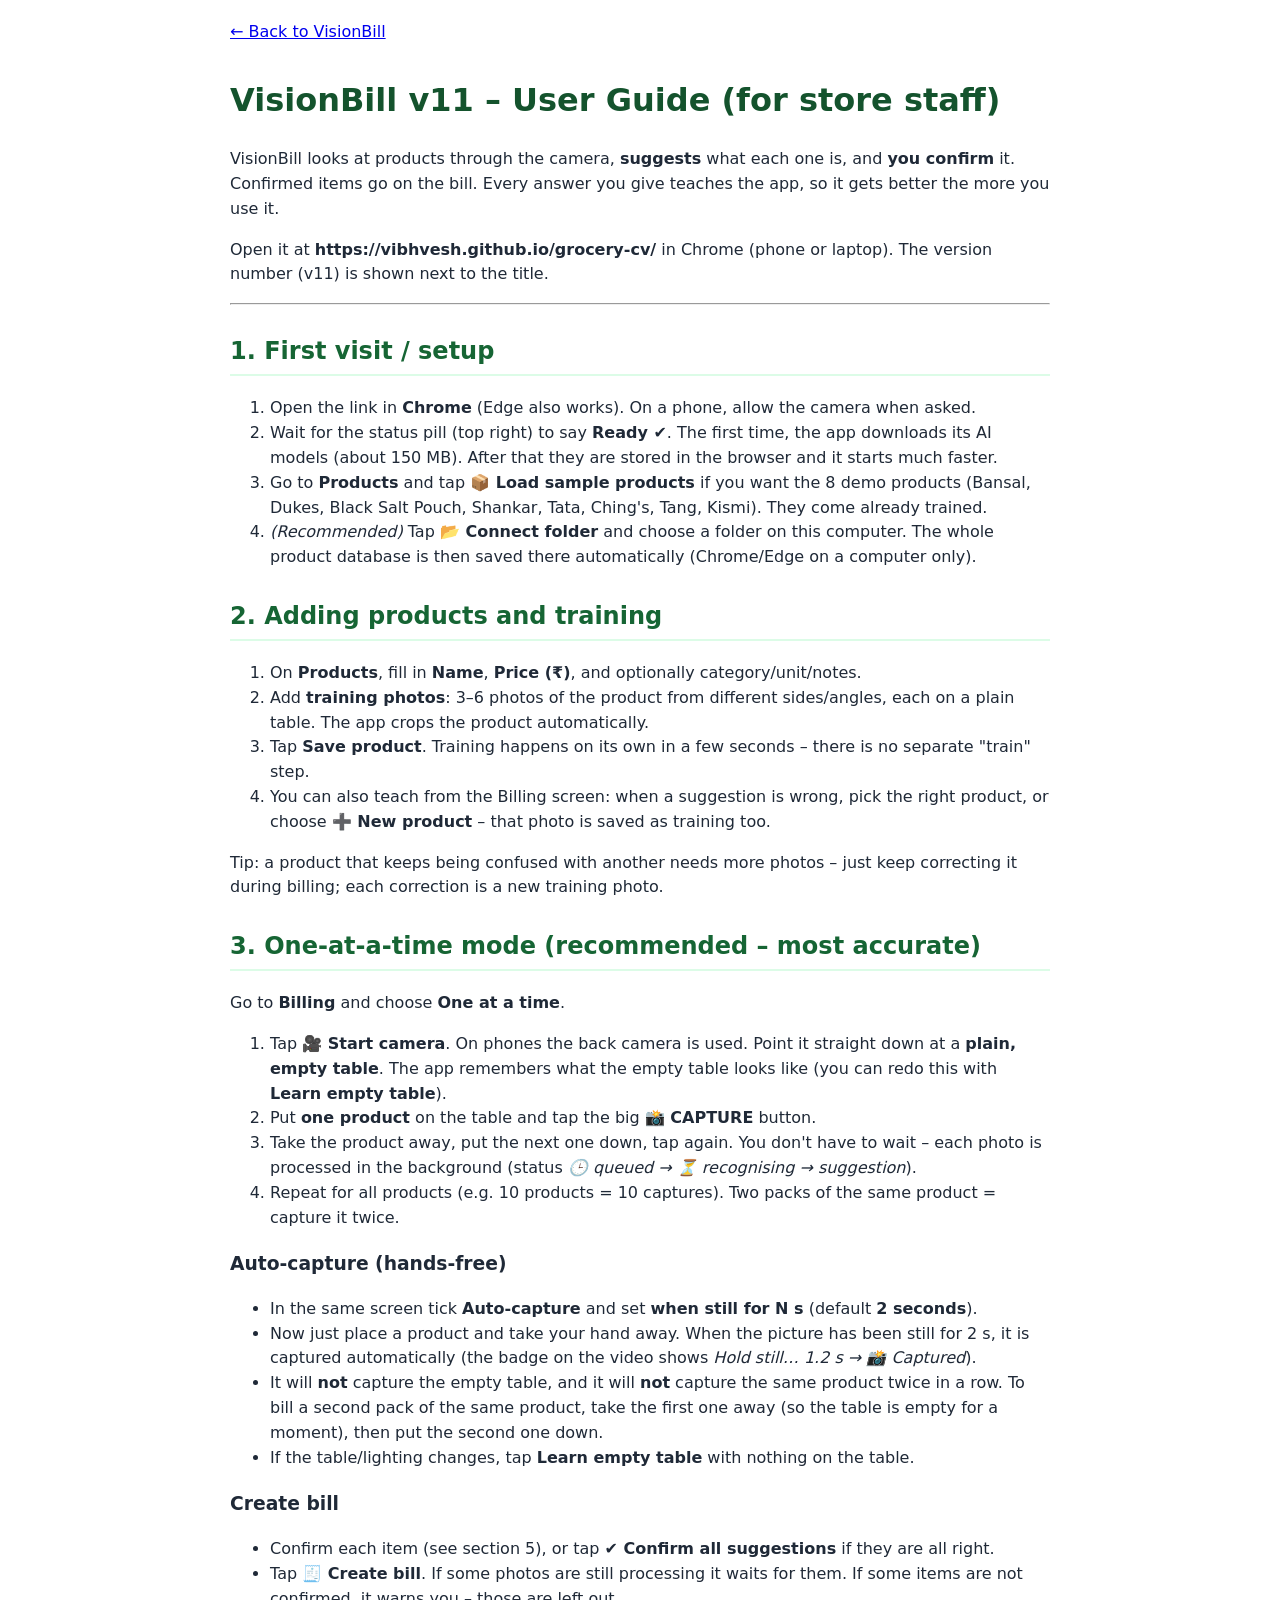
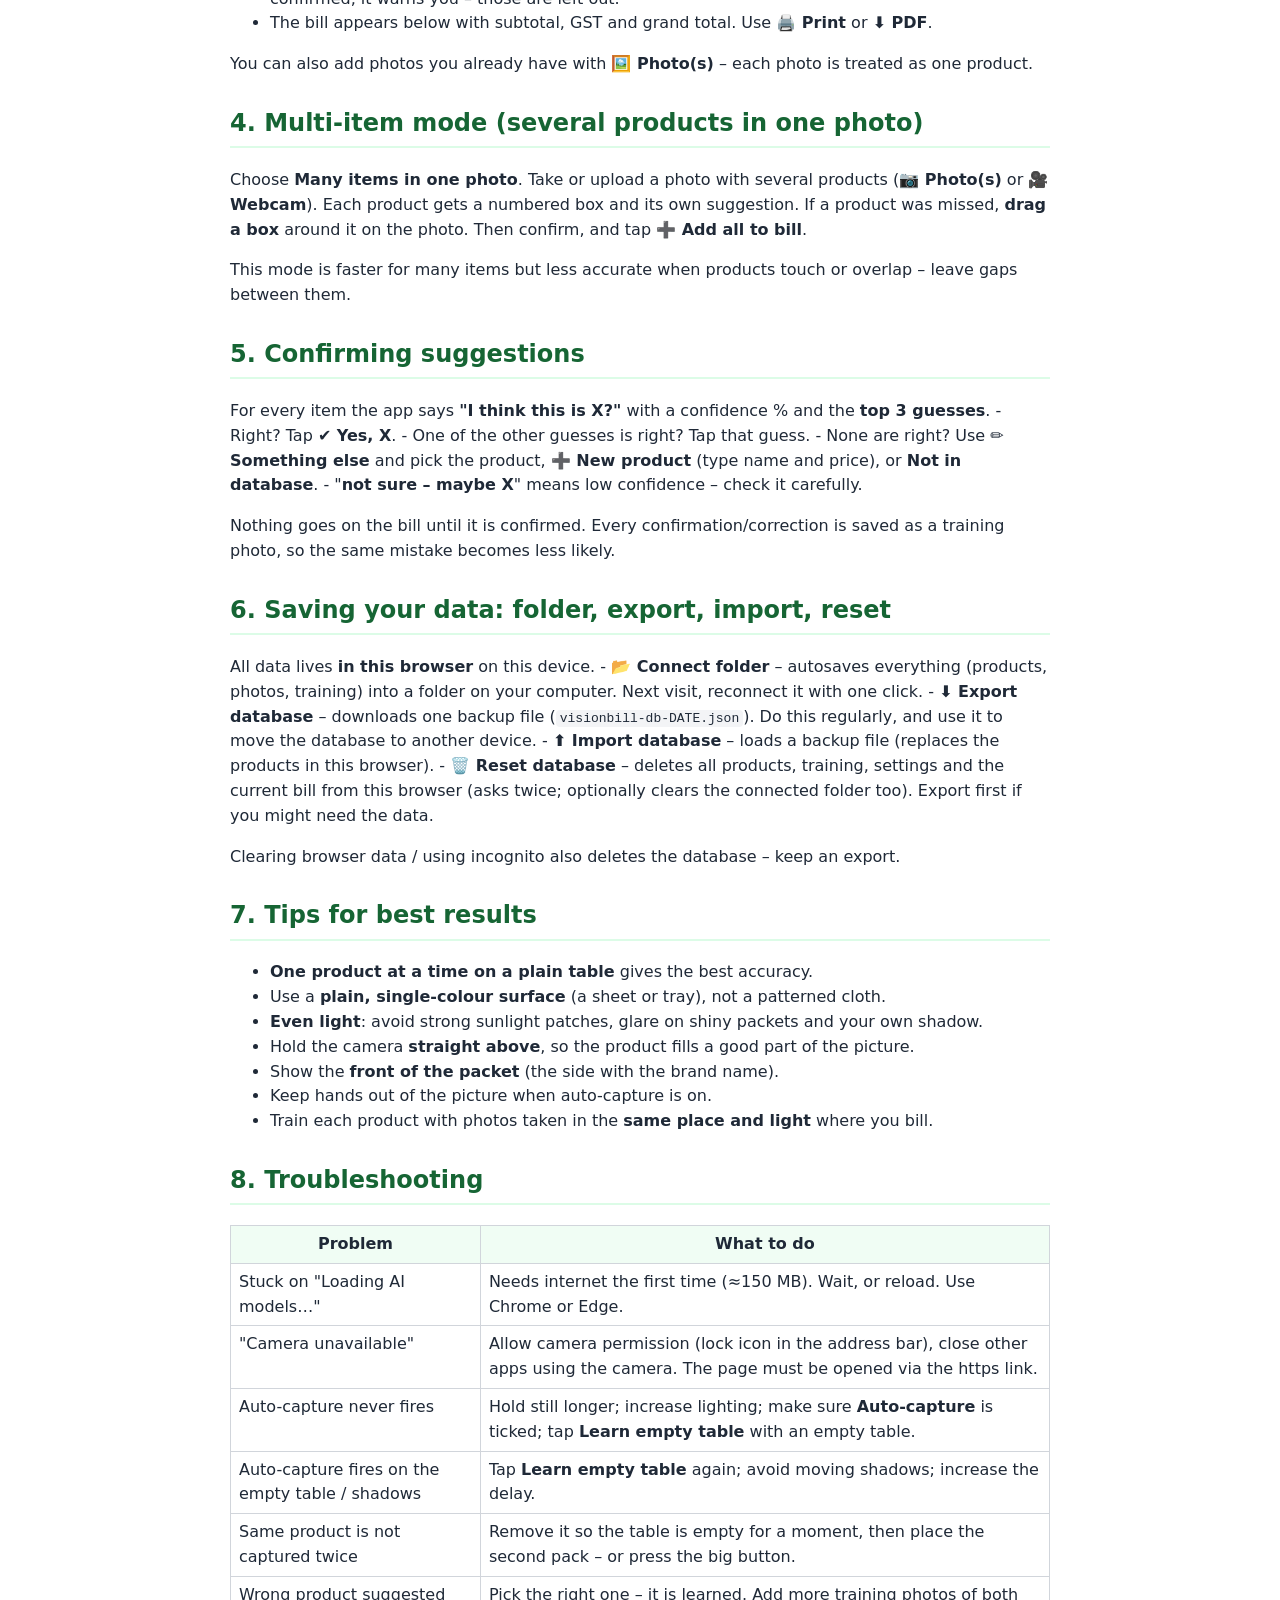
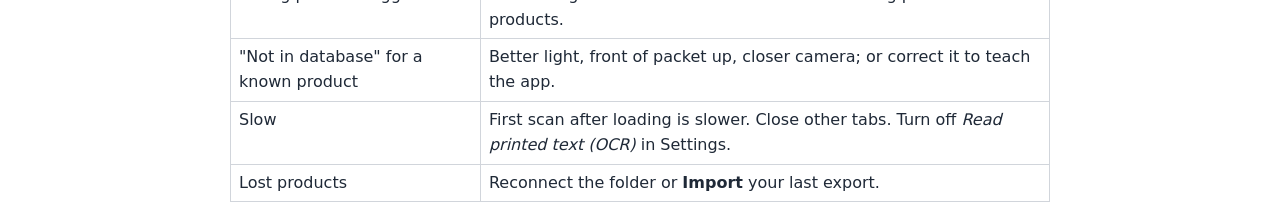
==== guide.html @ 62b1896d "v11: One-at-a-time scan mode (live camera, big capture button, background queue, auto-capture with s" ====
<!doctype html><html lang="en"><head><meta charset="utf-8"><meta name="viewport" content="width=device-width,initial-scale=1"><title>VisionBill v11 – User Guide</title>
<style>body{font-family:system-ui,Segoe UI,Arial,sans-serif;max-width:820px;margin:0 auto;padding:20px;line-height:1.55;color:#1f2937}h1{color:#14532d}h2{color:#166534;border-bottom:2px solid #dcfce7;padding-bottom:4px;margin-top:28px}table{border-collapse:collapse;width:100%}td,th{border:1px solid #d1d5db;padding:6px 8px;vertical-align:top}th{background:#f0fdf4}code{background:#f3f4f6;padding:1px 4px;border-radius:4px}a.back{display:inline-block;margin-bottom:10px}@media print{a.back{display:none}h2{break-after:avoid}tr{break-inside:avoid}}</style></head><body><a class="back" href="./">← Back to VisionBill</a><h1>VisionBill v11 – User Guide (for store staff)</h1>
<p>VisionBill looks at products through the camera, <strong>suggests</strong> what each one is, and <strong>you confirm</strong> it. Confirmed items go on the bill. Every answer you give teaches the app, so it gets better the more you use it.</p>
<p>Open it at <strong>https://vibhvesh.github.io/grocery-cv/</strong> in Chrome (phone or laptop). The version number (v11) is shown next to the title.</p>
<hr />
<h2>1. First visit / setup</h2>
<ol>
<li>Open the link in <strong>Chrome</strong> (Edge also works). On a phone, allow the camera when asked.</li>
<li>Wait for the status pill (top right) to say <strong>Ready ✔</strong>. The first time, the app downloads its AI models (about 150 MB). After that they are stored in the browser and it starts much faster.</li>
<li>Go to <strong>Products</strong> and tap <strong>📦 Load sample products</strong> if you want the 8 demo products (Bansal, Dukes, Black Salt Pouch, Shankar, Tata, Ching's, Tang, Kismi). They come already trained.</li>
<li><em>(Recommended)</em> Tap <strong>📂 Connect folder</strong> and choose a folder on this computer. The whole product database is then saved there automatically (Chrome/Edge on a computer only).</li>
</ol>
<h2>2. Adding products and training</h2>
<ol>
<li>On <strong>Products</strong>, fill in <strong>Name</strong>, <strong>Price (₹)</strong>, and optionally category/unit/notes.</li>
<li>Add <strong>training photos</strong>: 3–6 photos of the product from different sides/angles, each on a plain table. The app crops the product automatically.</li>
<li>Tap <strong>Save product</strong>. Training happens on its own in a few seconds – there is no separate "train" step.</li>
<li>You can also teach from the Billing screen: when a suggestion is wrong, pick the right product, or choose <strong>➕ New product</strong> – that photo is saved as training too.</li>
</ol>
<p>Tip: a product that keeps being confused with another needs more photos – just keep correcting it during billing; each correction is a new training photo.</p>
<h2>3. One-at-a-time mode (recommended – most accurate)</h2>
<p>Go to <strong>Billing</strong> and choose <strong>One at a time</strong>.</p>
<ol>
<li>Tap <strong>🎥 Start camera</strong>. On phones the back camera is used. Point it straight down at a <strong>plain, empty table</strong>. The app remembers what the empty table looks like (you can redo this with <strong>Learn empty table</strong>).</li>
<li>Put <strong>one product</strong> on the table and tap the big <strong>📸 CAPTURE</strong> button.</li>
<li>Take the product away, put the next one down, tap again. You don't have to wait – each photo is processed in the background (status <em>🕒 queued → ⏳ recognising → suggestion</em>).</li>
<li>Repeat for all products (e.g. 10 products = 10 captures). Two packs of the same product = capture it twice.</li>
</ol>
<h3>Auto-capture (hands-free)</h3>
<ul>
<li>In the same screen tick <strong>Auto-capture</strong> and set <strong>when still for N s</strong> (default <strong>2 seconds</strong>).</li>
<li>Now just place a product and take your hand away. When the picture has been still for 2 s, it is captured automatically (the badge on the video shows <em>Hold still… 1.2 s → 📸 Captured</em>).</li>
<li>It will <strong>not</strong> capture the empty table, and it will <strong>not</strong> capture the same product twice in a row. To bill a second pack of the same product, take the first one away (so the table is empty for a moment), then put the second one down.</li>
<li>If the table/lighting changes, tap <strong>Learn empty table</strong> with nothing on the table.</li>
</ul>
<h3>Create bill</h3>
<ul>
<li>Confirm each item (see section 5), or tap <strong>✔ Confirm all suggestions</strong> if they are all right.</li>
<li>Tap <strong>🧾 Create bill</strong>. If some photos are still processing it waits for them. If some items are not confirmed, it warns you – those are left out.</li>
<li>The bill appears below with subtotal, GST and grand total. Use <strong>🖨️ Print</strong> or <strong>⬇️ PDF</strong>.</li>
</ul>
<p>You can also add photos you already have with <strong>🖼️ Photo(s)</strong> – each photo is treated as one product.</p>
<h2>4. Multi-item mode (several products in one photo)</h2>
<p>Choose <strong>Many items in one photo</strong>. Take or upload a photo with several products (<strong>📷 Photo(s)</strong> or <strong>🎥 Webcam</strong>). Each product gets a numbered box and its own suggestion. If a product was missed, <strong>drag a box</strong> around it on the photo. Then confirm, and tap <strong>➕ Add all to bill</strong>.</p>
<p>This mode is faster for many items but less accurate when products touch or overlap – leave gaps between them.</p>
<h2>5. Confirming suggestions</h2>
<p>For every item the app says <strong>"I think this is X?"</strong> with a confidence % and the <strong>top 3 guesses</strong>.
- Right? Tap <strong>✔ Yes, X</strong>.
- One of the other guesses is right? Tap that guess.
- None are right? Use <strong>✏️ Something else</strong> and pick the product, <strong>➕ New product</strong> (type name and price), or <strong>Not in database</strong>.
- "<strong>not sure – maybe X</strong>" means low confidence – check it carefully.</p>
<p>Nothing goes on the bill until it is confirmed. Every confirmation/correction is saved as a training photo, so the same mistake becomes less likely.</p>
<h2>6. Saving your data: folder, export, import, reset</h2>
<p>All data lives <strong>in this browser</strong> on this device.
- <strong>📂 Connect folder</strong> – autosaves everything (products, photos, training) into a folder on your computer. Next visit, reconnect it with one click.
- <strong>⬇️ Export database</strong> – downloads one backup file (<code>visionbill-db-DATE.json</code>). Do this regularly, and use it to move the database to another device.
- <strong>⬆️ Import database</strong> – loads a backup file (replaces the products in this browser).
- <strong>🗑️ Reset database</strong> – deletes all products, training, settings and the current bill from this browser (asks twice; optionally clears the connected folder too). Export first if you might need the data.</p>
<p>Clearing browser data / using incognito also deletes the database – keep an export.</p>
<h2>7. Tips for best results</h2>
<ul>
<li><strong>One product at a time on a plain table</strong> gives the best accuracy.</li>
<li>Use a <strong>plain, single-colour surface</strong> (a sheet or tray), not a patterned cloth.</li>
<li><strong>Even light</strong>: avoid strong sunlight patches, glare on shiny packets and your own shadow.</li>
<li>Hold the camera <strong>straight above</strong>, so the product fills a good part of the picture.</li>
<li>Show the <strong>front of the packet</strong> (the side with the brand name).</li>
<li>Keep hands out of the picture when auto-capture is on.</li>
<li>Train each product with photos taken in the <strong>same place and light</strong> where you bill.</li>
</ul>
<h2>8. Troubleshooting</h2>
<table>
<thead>
<tr>
<th>Problem</th>
<th>What to do</th>
</tr>
</thead>
<tbody>
<tr>
<td>Stuck on "Loading AI models…"</td>
<td>Needs internet the first time (≈150 MB). Wait, or reload. Use Chrome or Edge.</td>
</tr>
<tr>
<td>"Camera unavailable"</td>
<td>Allow camera permission (lock icon in the address bar), close other apps using the camera. The page must be opened via the https link.</td>
</tr>
<tr>
<td>Auto-capture never fires</td>
<td>Hold still longer; increase lighting; make sure <strong>Auto-capture</strong> is ticked; tap <strong>Learn empty table</strong> with an empty table.</td>
</tr>
<tr>
<td>Auto-capture fires on the empty table / shadows</td>
<td>Tap <strong>Learn empty table</strong> again; avoid moving shadows; increase the delay.</td>
</tr>
<tr>
<td>Same product is not captured twice</td>
<td>Remove it so the table is empty for a moment, then place the second pack – or press the big button.</td>
</tr>
<tr>
<td>Wrong product suggested</td>
<td>Pick the right one – it is learned. Add more training photos of both products.</td>
</tr>
<tr>
<td>"Not in database" for a known product</td>
<td>Better light, front of packet up, closer camera; or correct it to teach the app.</td>
</tr>
<tr>
<td>Slow</td>
<td>First scan after loading is slower. Close other tabs. Turn off <em>Read printed text (OCR)</em> in Settings.</td>
</tr>
<tr>
<td>Lost products</td>
<td>Reconnect the folder or <strong>Import</strong> your last export.</td>
</tr>
</tbody>
</table></body></html>
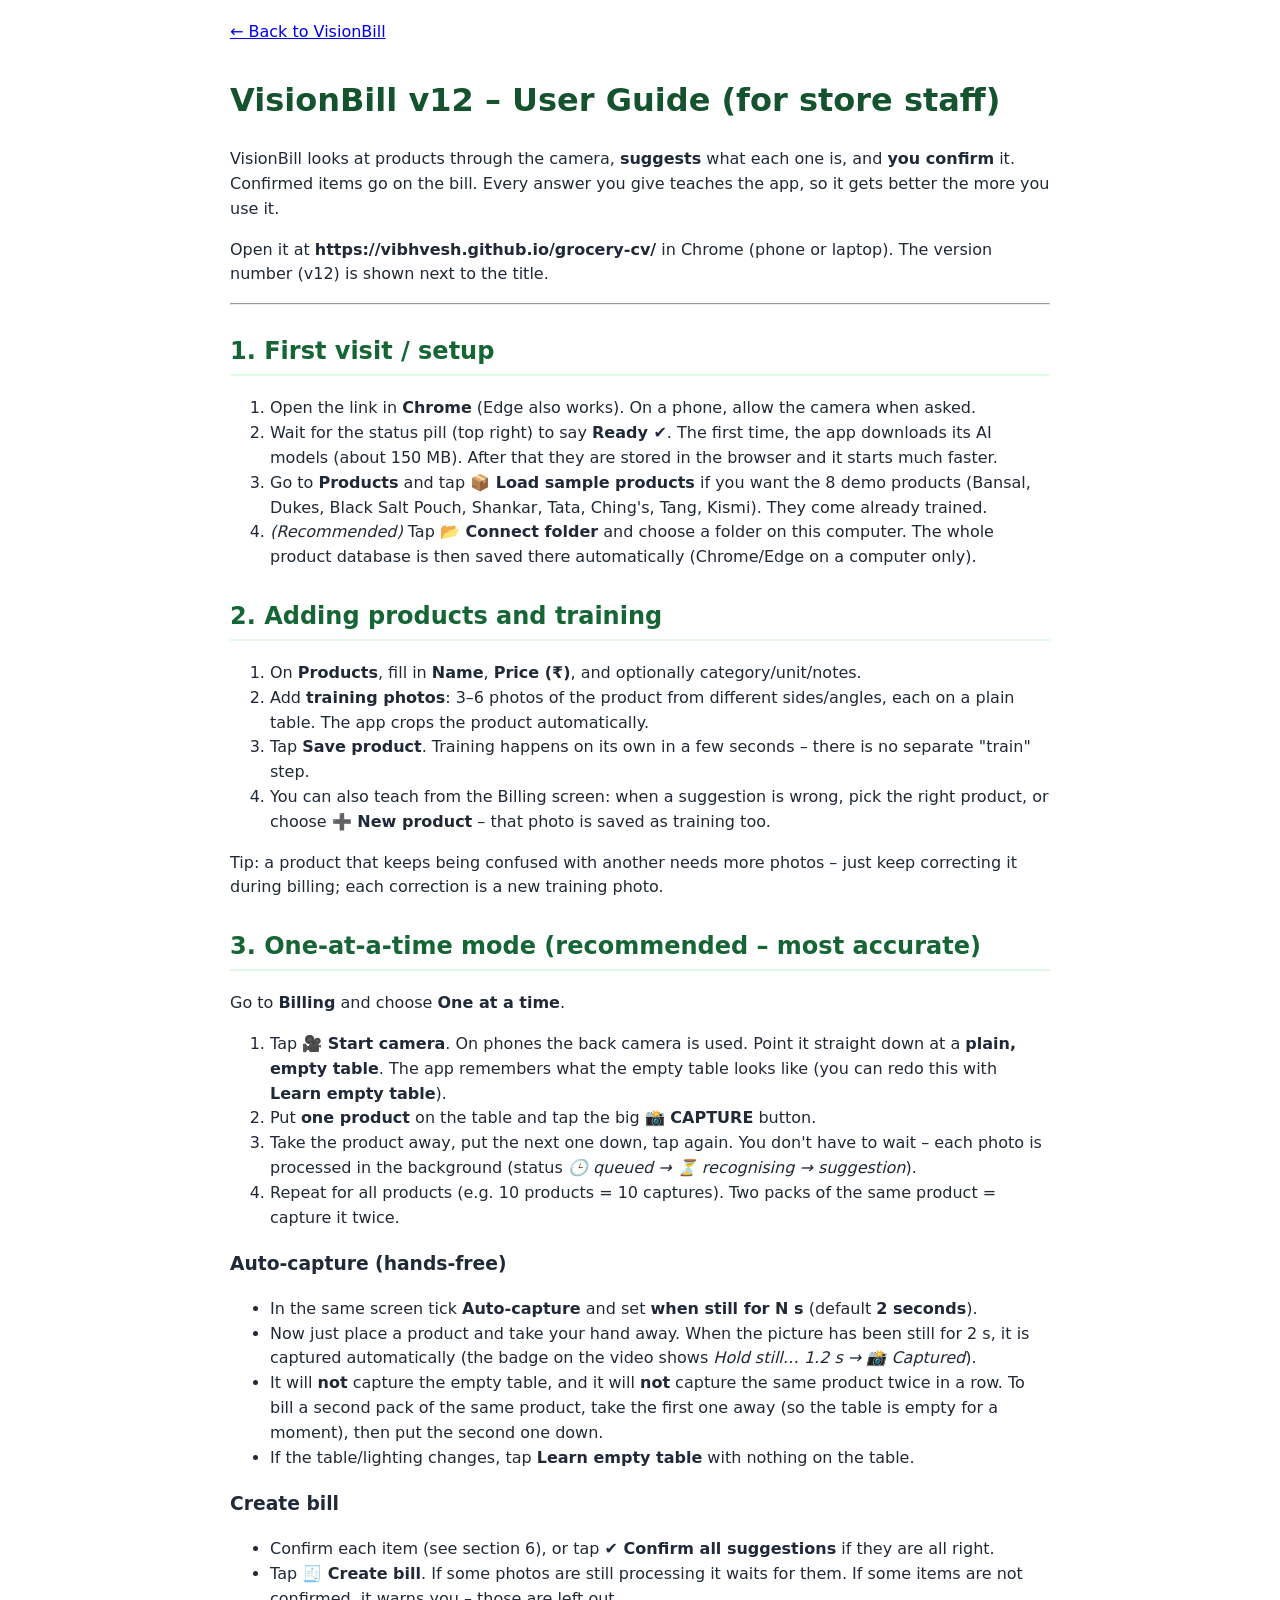
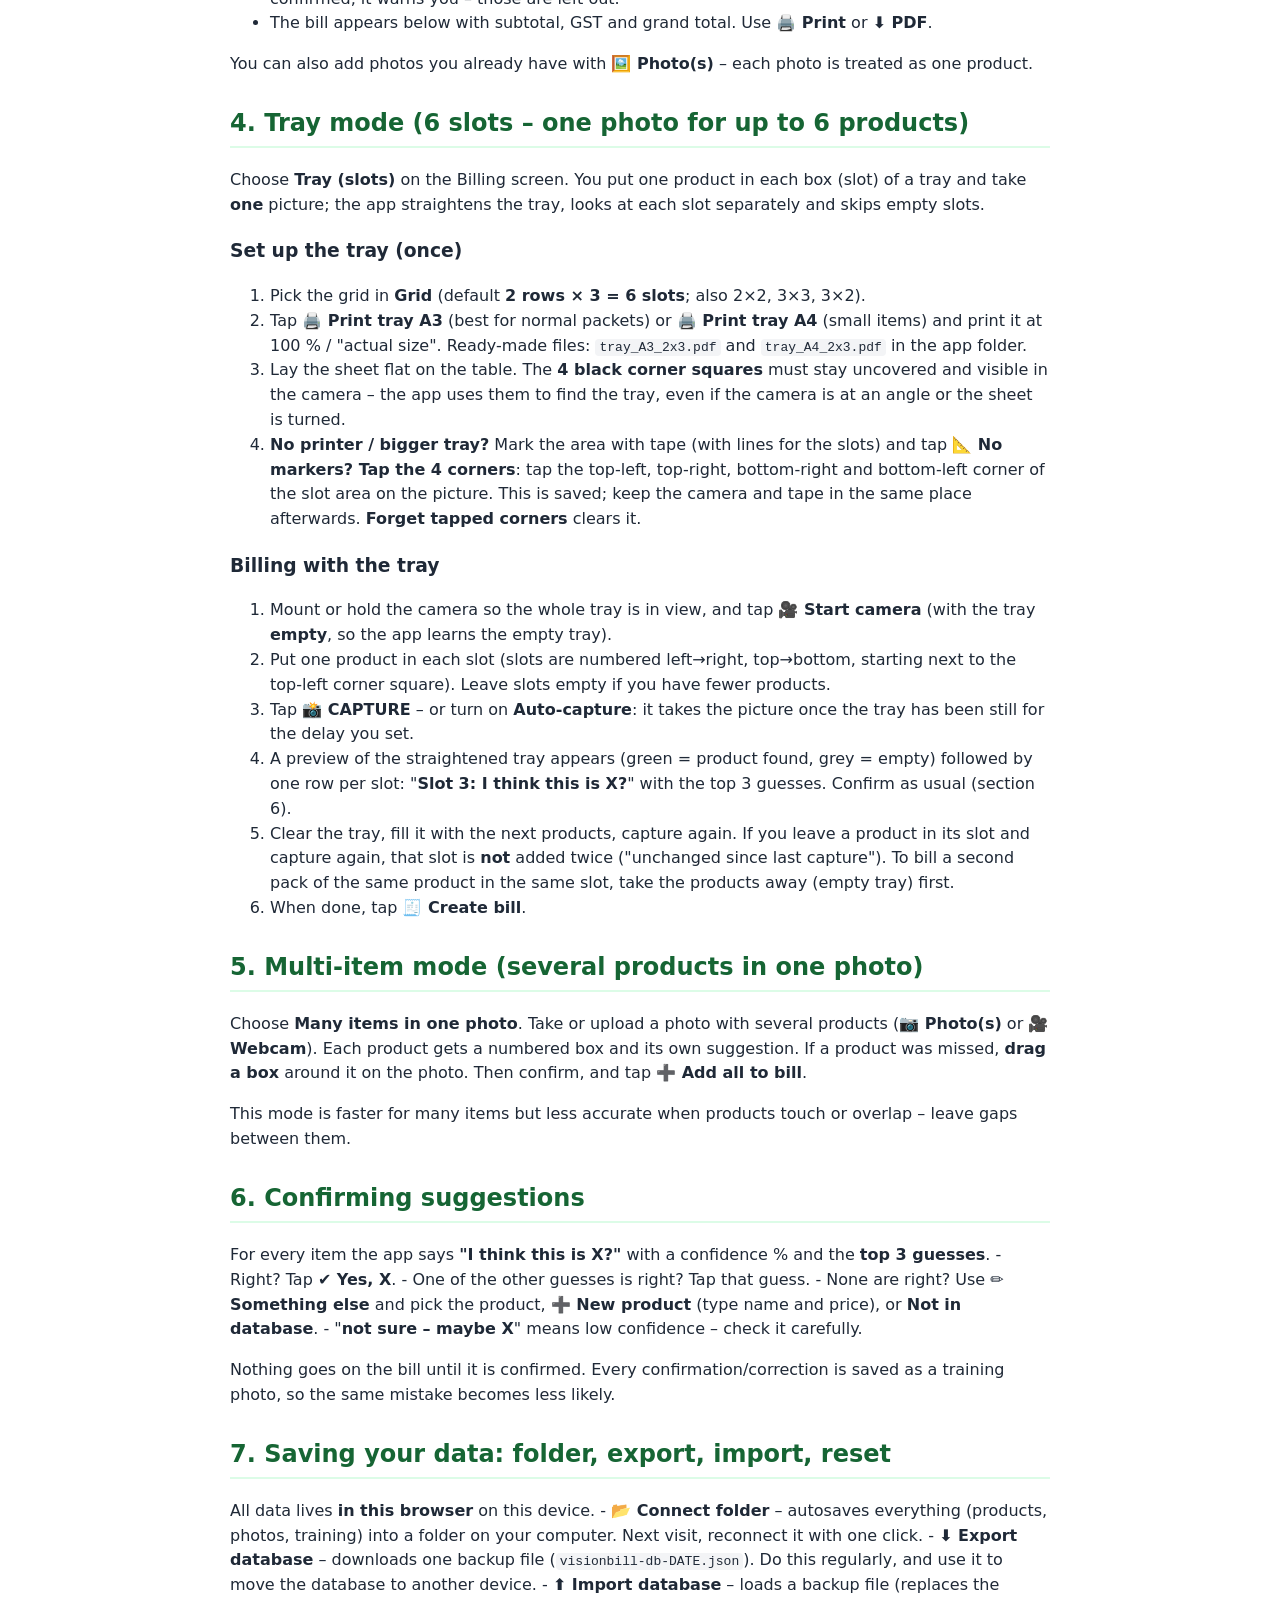
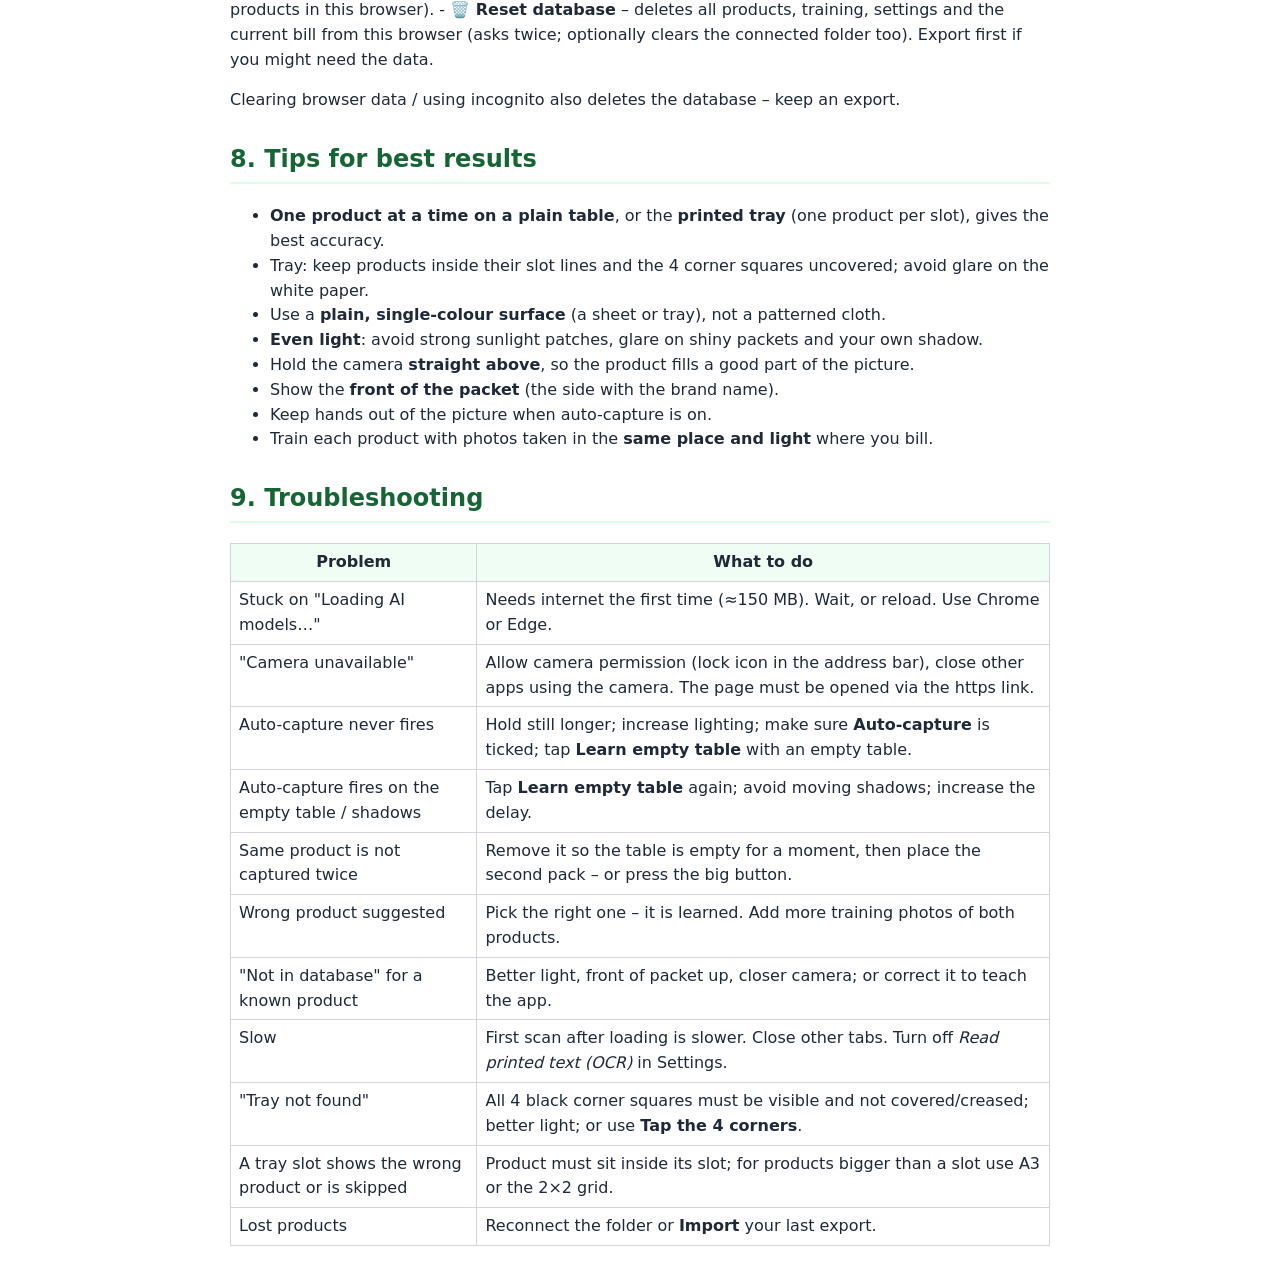
==== commit 1673b581: "v12: Tray (slots) mode – ArUco corner markers (js-aruco2) or tapped corners, perspective warp, confi" ====
--- a/guide.html
+++ b/guide.html
@@ -1,7 +1,7 @@
-<!doctype html><html lang="en"><head><meta charset="utf-8"><meta name="viewport" content="width=device-width,initial-scale=1"><title>VisionBill v11 – User Guide</title>
-<style>body{font-family:system-ui,Segoe UI,Arial,sans-serif;max-width:820px;margin:0 auto;padding:20px;line-height:1.55;color:#1f2937}h1{color:#14532d}h2{color:#166534;border-bottom:2px solid #dcfce7;padding-bottom:4px;margin-top:28px}table{border-collapse:collapse;width:100%}td,th{border:1px solid #d1d5db;padding:6px 8px;vertical-align:top}th{background:#f0fdf4}code{background:#f3f4f6;padding:1px 4px;border-radius:4px}a.back{display:inline-block;margin-bottom:10px}@media print{a.back{display:none}h2{break-after:avoid}tr{break-inside:avoid}}</style></head><body><a class="back" href="./">← Back to VisionBill</a><h1>VisionBill v11 – User Guide (for store staff)</h1>
+<!doctype html><html lang="en"><head><meta charset="utf-8"><meta name="viewport" content="width=device-width,initial-scale=1"><title>VisionBill v12 – User Guide</title>
+<style>body{font-family:system-ui,Segoe UI,Arial,sans-serif;max-width:820px;margin:0 auto;padding:20px;line-height:1.55;color:#1f2937}h1{color:#14532d}h2{color:#166534;border-bottom:2px solid #dcfce7;padding-bottom:4px;margin-top:28px}table{border-collapse:collapse;width:100%}td,th{border:1px solid #d1d5db;padding:6px 8px;vertical-align:top}th{background:#f0fdf4}code{background:#f3f4f6;padding:1px 4px;border-radius:4px}a.back{display:inline-block;margin-bottom:10px}@media print{a.back{display:none}h2{break-after:avoid}tr{break-inside:avoid}}</style></head><body><a class="back" href="./">← Back to VisionBill</a><h1>VisionBill v12 – User Guide (for store staff)</h1>
 <p>VisionBill looks at products through the camera, <strong>suggests</strong> what each one is, and <strong>you confirm</strong> it. Confirmed items go on the bill. Every answer you give teaches the app, so it gets better the more you use it.</p>
-<p>Open it at <strong>https://vibhvesh.github.io/grocery-cv/</strong> in Chrome (phone or laptop). The version number (v11) is shown next to the title.</p>
+<p>Open it at <strong>https://vibhvesh.github.io/grocery-cv/</strong> in Chrome (phone or laptop). The version number (v12) is shown next to the title.</p>
 <hr />
 <h2>1. First visit / setup</h2>
 <ol>
@@ -35,31 +35,50 @@
 </ul>
 <h3>Create bill</h3>
 <ul>
-<li>Confirm each item (see section 5), or tap <strong>✔ Confirm all suggestions</strong> if they are all right.</li>
+<li>Confirm each item (see section 6), or tap <strong>✔ Confirm all suggestions</strong> if they are all right.</li>
 <li>Tap <strong>🧾 Create bill</strong>. If some photos are still processing it waits for them. If some items are not confirmed, it warns you – those are left out.</li>
 <li>The bill appears below with subtotal, GST and grand total. Use <strong>🖨️ Print</strong> or <strong>⬇️ PDF</strong>.</li>
 </ul>
 <p>You can also add photos you already have with <strong>🖼️ Photo(s)</strong> – each photo is treated as one product.</p>
-<h2>4. Multi-item mode (several products in one photo)</h2>
+<h2>4. Tray mode (6 slots – one photo for up to 6 products)</h2>
+<p>Choose <strong>Tray (slots)</strong> on the Billing screen. You put one product in each box (slot) of a tray and take <strong>one</strong> picture; the app straightens the tray, looks at each slot separately and skips empty slots.</p>
+<h3>Set up the tray (once)</h3>
+<ol>
+<li>Pick the grid in <strong>Grid</strong> (default <strong>2 rows × 3 = 6 slots</strong>; also 2×2, 3×3, 3×2).</li>
+<li>Tap <strong>🖨️ Print tray A3</strong> (best for normal packets) or <strong>🖨️ Print tray A4</strong> (small items) and print it at 100 % / "actual size". Ready-made files: <code>tray_A3_2x3.pdf</code> and <code>tray_A4_2x3.pdf</code> in the app folder.</li>
+<li>Lay the sheet flat on the table. The <strong>4 black corner squares</strong> must stay uncovered and visible in the camera – the app uses them to find the tray, even if the camera is at an angle or the sheet is turned.</li>
+<li><strong>No printer / bigger tray?</strong> Mark the area with tape (with lines for the slots) and tap <strong>📐 No markers? Tap the 4 corners</strong>: tap the top-left, top-right, bottom-right and bottom-left corner of the slot area on the picture. This is saved; keep the camera and tape in the same place afterwards. <strong>Forget tapped corners</strong> clears it.</li>
+</ol>
+<h3>Billing with the tray</h3>
+<ol>
+<li>Mount or hold the camera so the whole tray is in view, and tap <strong>🎥 Start camera</strong> (with the tray <strong>empty</strong>, so the app learns the empty tray).</li>
+<li>Put one product in each slot (slots are numbered left→right, top→bottom, starting next to the top-left corner square). Leave slots empty if you have fewer products.</li>
+<li>Tap <strong>📸 CAPTURE</strong> – or turn on <strong>Auto-capture</strong>: it takes the picture once the tray has been still for the delay you set.</li>
+<li>A preview of the straightened tray appears (green = product found, grey = empty) followed by one row per slot: "<strong>Slot 3: I think this is X?</strong>" with the top 3 guesses. Confirm as usual (section 6).</li>
+<li>Clear the tray, fill it with the next products, capture again. If you leave a product in its slot and capture again, that slot is <strong>not</strong> added twice ("unchanged since last capture"). To bill a second pack of the same product in the same slot, take the products away (empty tray) first.</li>
+<li>When done, tap <strong>🧾 Create bill</strong>.</li>
+</ol>
+<h2>5. Multi-item mode (several products in one photo)</h2>
 <p>Choose <strong>Many items in one photo</strong>. Take or upload a photo with several products (<strong>📷 Photo(s)</strong> or <strong>🎥 Webcam</strong>). Each product gets a numbered box and its own suggestion. If a product was missed, <strong>drag a box</strong> around it on the photo. Then confirm, and tap <strong>➕ Add all to bill</strong>.</p>
 <p>This mode is faster for many items but less accurate when products touch or overlap – leave gaps between them.</p>
-<h2>5. Confirming suggestions</h2>
+<h2>6. Confirming suggestions</h2>
 <p>For every item the app says <strong>"I think this is X?"</strong> with a confidence % and the <strong>top 3 guesses</strong>.
 - Right? Tap <strong>✔ Yes, X</strong>.
 - One of the other guesses is right? Tap that guess.
 - None are right? Use <strong>✏️ Something else</strong> and pick the product, <strong>➕ New product</strong> (type name and price), or <strong>Not in database</strong>.
 - "<strong>not sure – maybe X</strong>" means low confidence – check it carefully.</p>
 <p>Nothing goes on the bill until it is confirmed. Every confirmation/correction is saved as a training photo, so the same mistake becomes less likely.</p>
-<h2>6. Saving your data: folder, export, import, reset</h2>
+<h2>7. Saving your data: folder, export, import, reset</h2>
 <p>All data lives <strong>in this browser</strong> on this device.
 - <strong>📂 Connect folder</strong> – autosaves everything (products, photos, training) into a folder on your computer. Next visit, reconnect it with one click.
 - <strong>⬇️ Export database</strong> – downloads one backup file (<code>visionbill-db-DATE.json</code>). Do this regularly, and use it to move the database to another device.
 - <strong>⬆️ Import database</strong> – loads a backup file (replaces the products in this browser).
 - <strong>🗑️ Reset database</strong> – deletes all products, training, settings and the current bill from this browser (asks twice; optionally clears the connected folder too). Export first if you might need the data.</p>
 <p>Clearing browser data / using incognito also deletes the database – keep an export.</p>
-<h2>7. Tips for best results</h2>
+<h2>8. Tips for best results</h2>
 <ul>
-<li><strong>One product at a time on a plain table</strong> gives the best accuracy.</li>
+<li><strong>One product at a time on a plain table</strong>, or the <strong>printed tray</strong> (one product per slot), gives the best accuracy.</li>
+<li>Tray: keep products inside their slot lines and the 4 corner squares uncovered; avoid glare on the white paper.</li>
 <li>Use a <strong>plain, single-colour surface</strong> (a sheet or tray), not a patterned cloth.</li>
 <li><strong>Even light</strong>: avoid strong sunlight patches, glare on shiny packets and your own shadow.</li>
 <li>Hold the camera <strong>straight above</strong>, so the product fills a good part of the picture.</li>
@@ -67,7 +86,7 @@
 <li>Keep hands out of the picture when auto-capture is on.</li>
 <li>Train each product with photos taken in the <strong>same place and light</strong> where you bill.</li>
 </ul>
-<h2>8. Troubleshooting</h2>
+<h2>9. Troubleshooting</h2>
 <table>
 <thead>
 <tr>
@@ -109,6 +128,14 @@
 <td>First scan after loading is slower. Close other tabs. Turn off <em>Read printed text (OCR)</em> in Settings.</td>
 </tr>
 <tr>
+<td>"Tray not found"</td>
+<td>All 4 black corner squares must be visible and not covered/creased; better light; or use <strong>Tap the 4 corners</strong>.</td>
+</tr>
+<tr>
+<td>A tray slot shows the wrong product or is skipped</td>
+<td>Product must sit inside its slot; for products bigger than a slot use A3 or the 2×2 grid.</td>
+</tr>
+<tr>
 <td>Lost products</td>
 <td>Reconnect the folder or <strong>Import</strong> your last export.</td>
 </tr>
